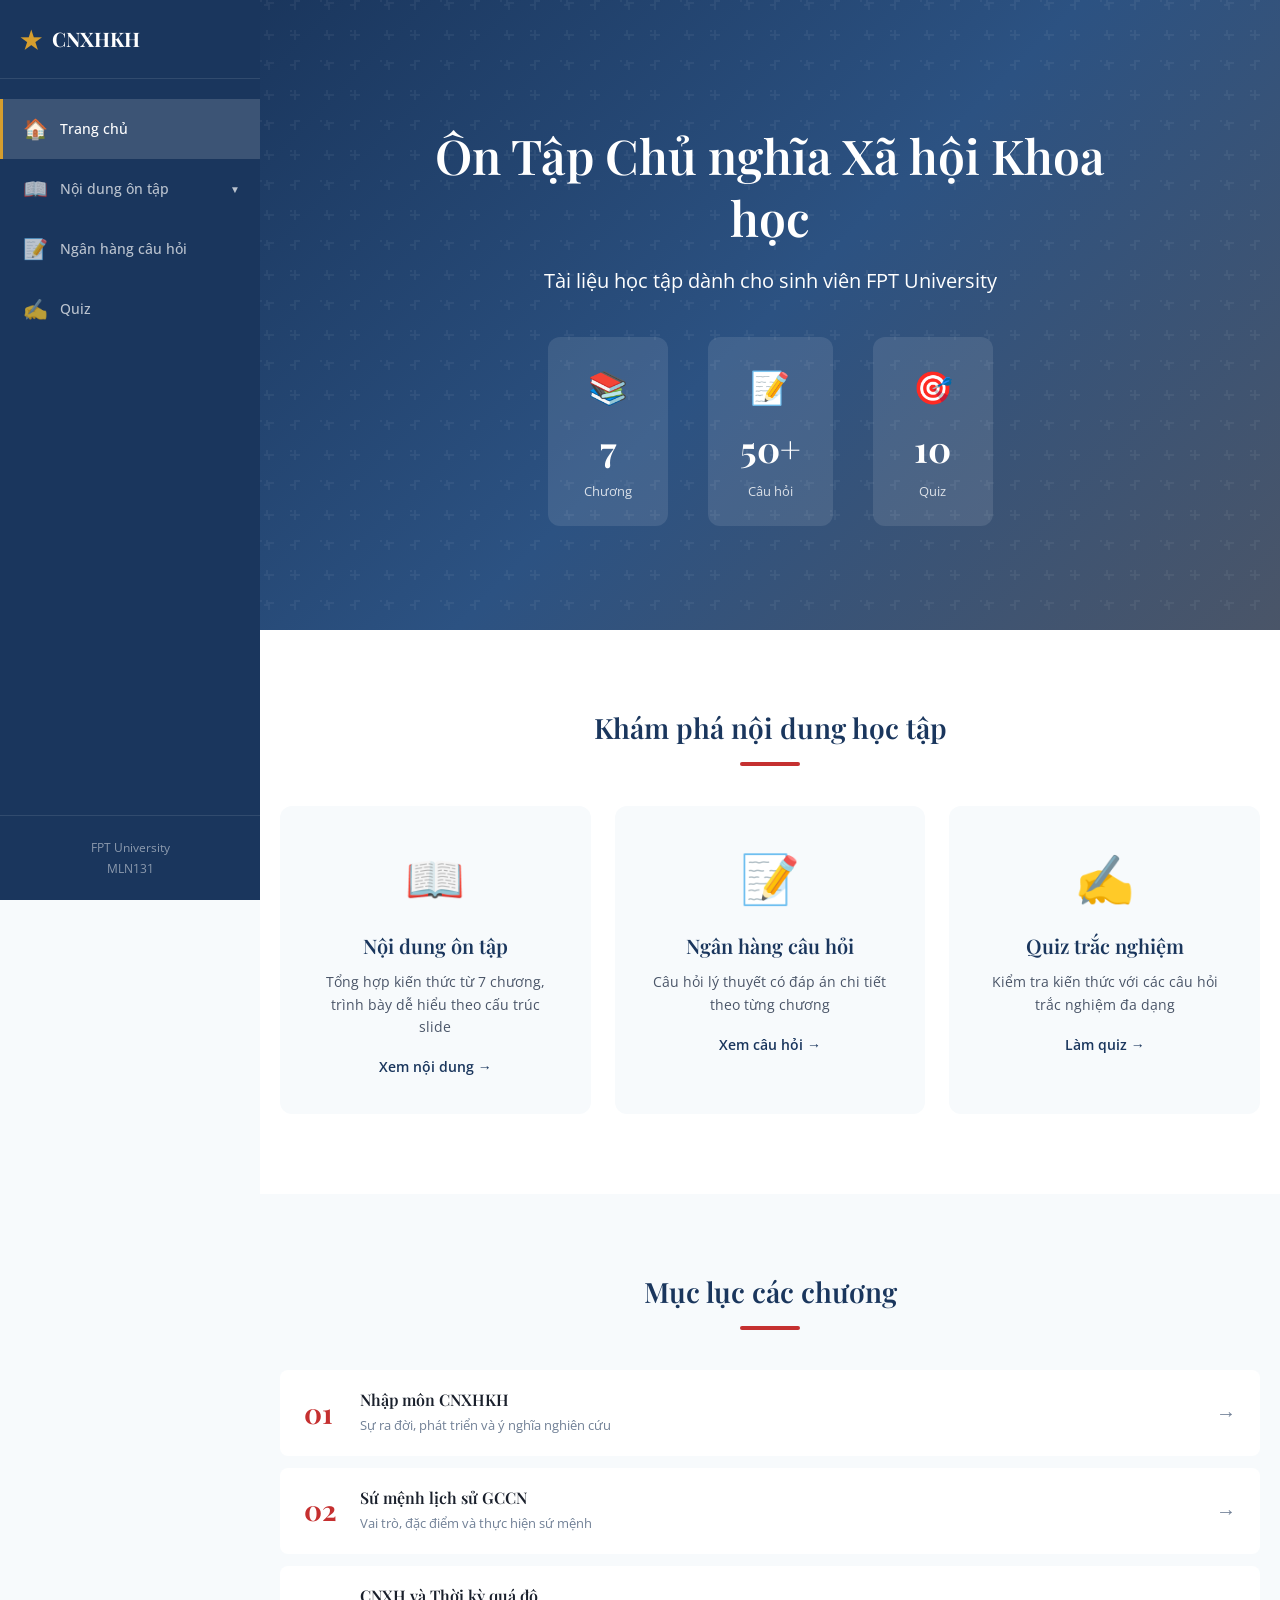
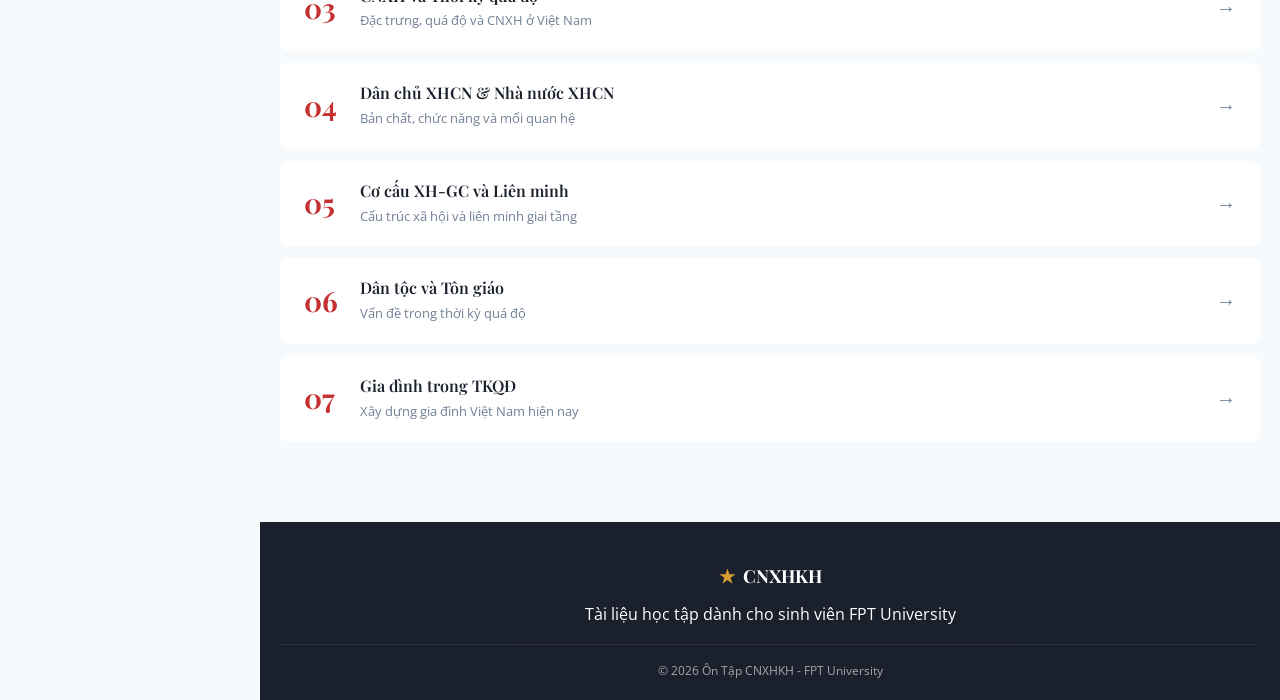
==== index.html @ 9a632f74 "first commit" ====
<!DOCTYPE html>
<html lang="vi">
<head>
    <meta charset="UTF-8">
    <meta name="viewport" content="width=device-width, initial-scale=1.0">
    <title>Ôn Tập CNXHKH - FPT University</title>
    <link href="https://fonts.googleapis.com/css2?family=Playfair+Display:wght@400;600;700&family=Open+Sans:wght@400;500;600;700&display=swap" rel="stylesheet">
    <link rel="stylesheet" href="styles.css">
</head>
<body>
    <!-- Sidebar -->
    <aside class="sidebar" id="sidebar">
        <div class="sidebar-header">
            <div class="sidebar-brand">
                <span class="brand-icon">★</span>
                <span class="brand-text">CNXHKH</span>
            </div>
            <button class="sidebar-toggle" onclick="toggleSidebar()">
                <span></span>
                <span></span>
                <span></span>
            </button>
        </div>
        
        <nav class="sidebar-nav">
            <a href="index.html" class="nav-item active">
                <span class="nav-icon">🏠</span>
                <span class="nav-text">Trang chủ</span>
            </a>
            <div class="nav-group">
                <a href="content.html" class="nav-item has-submenu" onclick="toggleChapterMenu(event)">
                    <span class="nav-icon">📖</span>
                    <span class="nav-text">Nội dung ôn tập</span>
                    <span class="nav-arrow" id="chapterArrow">▼</span>
                </a>
                <div class="submenu" id="chapterSubmenu">
                    <a href="content.html#chapter1" class="submenu-item">Chương 1: Nhập môn</a>
                    <a href="content.html#chapter2" class="submenu-item">Chương 2: Sứ mệnh GCCN</a>
                    <a href="content.html#chapter3" class="submenu-item">Chương 3: CNXH và TKQĐ</a>
                    <a href="content.html#chapter4" class="submenu-item">Chương 4: Dân chủ XHCN</a>
                    <a href="content.html#chapter5" class="submenu-item">Chương 5: Cơ cấu XH-GC</a>
                    <a href="content.html#chapter6" class="submenu-item">Chương 6: Dân tộc, Tôn giáo</a>
                    <a href="content.html#chapter7" class="submenu-item">Chương 7: Gia đình</a>
                </div>
            </div>
            <a href="questions.html" class="nav-item">
                <span class="nav-icon">📝</span>
                <span class="nav-text">Ngân hàng câu hỏi</span>
            </a>
            <a href="quiz.html" class="nav-item">
                <span class="nav-icon">✍️</span>
                <span class="nav-text">Quiz</span>
            </a>
        </nav>
        
        <div class="sidebar-footer">
            <p>FPT University</p>
            <p>MLN131</p>
        </div>
    </aside>

    <!-- Main Content -->
    <main class="main-content">
        <!-- Mobile Header -->
        <header class="mobile-header">
            <button class="mobile-menu-toggle" onclick="toggleSidebar()">
                <span></span>
                <span></span>
                <span></span>
            </button>
            <span class="mobile-title">CNXHKH</span>
        </header>

        <!-- Mobile Overlay -->
        <div class="sidebar-overlay" id="sidebarOverlay" onclick="toggleSidebar()"></div>

        <!-- Hero Section -->
        <section class="hero-section">
            <div class="hero-bg"></div>
            <div class="hero-content">
                <h1 class="hero-title">Ôn Tập Chủ nghĩa Xã hội Khoa học</h1>
                <p class="hero-subtitle">Tài liệu học tập dành cho sinh viên FPT University</p>
                
                <div class="hero-stats">
                    <div class="stat-card">
                        <span class="stat-icon">📚</span>
                        <span class="stat-num">7</span>
                        <span class="stat-label">Chương</span>
                    </div>
                    <div class="stat-card">
                        <span class="stat-icon">📝</span>
                        <span class="stat-num">50+</span>
                        <span class="stat-label">Câu hỏi</span>
                    </div>
                    <div class="stat-card">
                        <span class="stat-icon">🎯</span>
                        <span class="stat-num">10</span>
                        <span class="stat-label">Quiz</span>
                    </div>
                </div>
            </div>
        </section>

        <!-- Features Section -->
        <section class="features-section">
            <div class="container">
                <h2 class="section-title">Khám phá nội dung học tập</h2>
                <div class="features-grid">
                    <a href="content.html" class="feature-card">
                        <div class="feature-icon">📖</div>
                        <h3>Nội dung ôn tập</h3>
                        <p>Tổng hợp kiến thức từ 7 chương, trình bày dễ hiểu theo cấu trúc slide</p>
                        <span class="feature-link">Xem nội dung →</span>
                    </a>
                    <a href="questions.html" class="feature-card">
                        <div class="feature-icon">📝</div>
                        <h3>Ngân hàng câu hỏi</h3>
                        <p>Câu hỏi lý thuyết có đáp án chi tiết theo từng chương</p>
                        <span class="feature-link">Xem câu hỏi →</span>
                    </a>
                    <a href="quiz.html" class="feature-card">
                        <div class="feature-icon">✍️</div>
                        <h3>Quiz trắc nghiệm</h3>
                        <p>Kiểm tra kiến thức với các câu hỏi trắc nghiệm đa dạng</p>
                        <span class="feature-link">Làm quiz →</span>
                    </a>
                </div>
            </div>
        </section>

        <!-- Chapters Overview -->
        <section class="chapters-section">
            <div class="container">
                <h2 class="section-title">Mục lục các chương</h2>
                <div class="chapters-list">
                    <a href="content.html#chapter1" class="chapter-row">
                        <span class="chapter-num">01</span>
                        <div class="chapter-info">
                            <h4>Nhập môn CNXHKH</h4>
                            <p>Sự ra đời, phát triển và ý nghĩa nghiên cứu</p>
                        </div>
                        <span class="chapter-arrow">→</span>
                    </a>
                    <a href="content.html#chapter2" class="chapter-row">
                        <span class="chapter-num">02</span>
                        <div class="chapter-info">
                            <h4>Sứ mệnh lịch sử GCCN</h4>
                            <p>Vai trò, đặc điểm và thực hiện sứ mệnh</p>
                        </div>
                        <span class="chapter-arrow">→</span>
                    </a>
                    <a href="content.html#chapter3" class="chapter-row">
                        <span class="chapter-num">03</span>
                        <div class="chapter-info">
                            <h4>CNXH và Thời kỳ quá độ</h4>
                            <p>Đặc trưng, quá độ và CNXH ở Việt Nam</p>
                        </div>
                        <span class="chapter-arrow">→</span>
                    </a>
                    <a href="content.html#chapter4" class="chapter-row">
                        <span class="chapter-num">04</span>
                        <div class="chapter-info">
                            <h4>Dân chủ XHCN & Nhà nước XHCN</h4>
                            <p>Bản chất, chức năng và mối quan hệ</p>
                        </div>
                        <span class="chapter-arrow">→</span>
                    </a>
                    <a href="content.html#chapter5" class="chapter-row">
                        <span class="chapter-num">05</span>
                        <div class="chapter-info">
                            <h4>Cơ cấu XH-GC và Liên minh</h4>
                            <p>Cấu trúc xã hội và liên minh giai tầng</p>
                        </div>
                        <span class="chapter-arrow">→</span>
                    </a>
                    <a href="content.html#chapter6" class="chapter-row">
                        <span class="chapter-num">06</span>
                        <div class="chapter-info">
                            <h4>Dân tộc và Tôn giáo</h4>
                            <p>Vấn đề trong thời kỳ quá độ</p>
                        </div>
                        <span class="chapter-arrow">→</span>
                    </a>
                    <a href="content.html#chapter7" class="chapter-row">
                        <span class="chapter-num">07</span>
                        <div class="chapter-info">
                            <h4>Gia đình trong TKQĐ</h4>
                            <p>Xây dựng gia đình Việt Nam hiện nay</p>
                        </div>
                        <span class="chapter-arrow">→</span>
                    </a>
                </div>
            </div>
        </section>

        <!-- Footer -->
        <footer class="main-footer">
            <div class="container">
                <div class="footer-content">
                    <div class="footer-brand">
                        <span class="brand-icon">★</span>
                        <span>CNXHKH</span>
                    </div>
                    <p>Tài liệu học tập dành cho sinh viên FPT University</p>
                    <p class="copyright">© 2026 Ôn Tập CNXHKH - FPT University</p>
                </div>
            </div>
        </footer>
    </main>

    <script src="script.js"></script>
</body>
</html>
---- styles.css ----
/* ===== RESET & BASE ===== */
* {
    margin: 0;
    padding: 0;
    box-sizing: border-box;
}

:root {
    --primary: #1a365d;
    --primary-light: #2c5282;
    --secondary: #c53030;
    --accent: #d69e2e;
    --success: #38a169;
    --warning: #dd6b20;
    --text-dark: #1a202c;
    --text-medium: #4a5568;
    --text-light: #718096;
    --bg-light: #f7fafc;
    --bg-white: #ffffff;
    --border: #e2e8f0;
    --shadow: 0 4px 6px -1px rgba(0, 0, 0, 0.1);
    --shadow-lg: 0 10px 15px -3px rgba(0, 0, 0, 0.1);
    --radius: 8px;
    --radius-lg: 12px;
    --transition: all 0.3s ease;
    --sidebar-width: 260px;
    --sidebar-collapsed: 70px;
}

html {
    scroll-behavior: smooth;
}

body {
    font-family: 'Open Sans', -apple-system, BlinkMacSystemFont, sans-serif;
    font-size: 16px;
    line-height: 1.6;
    color: var(--text-dark);
    background: var(--bg-light);
    min-height: 100vh;
    display: flex;
}

h1, h2, h3, h4, h5, h6 {
    font-family: 'Playfair Display', Georgia, serif;
    font-weight: 600;
    line-height: 1.3;
}

a {
    text-decoration: none;
    color: inherit;
}

ul, ol {
    list-style: none;
}

.container {
    width: 100%;
    max-width: 1100px;
    margin: 0 auto;
    padding: 0 20px;
}

/* ===== SIDEBAR ===== */
.sidebar {
    position: fixed;
    top: 0;
    left: 0;
    width: var(--sidebar-width);
    height: 100vh;
    background: var(--primary);
    color: white;
    display: flex;
    flex-direction: column;
    z-index: 1000;
    transition: var(--transition);
}

.sidebar-header {
    display: flex;
    align-items: center;
    justify-content: space-between;
    padding: 20px;
    border-bottom: 1px solid rgba(255, 255, 255, 0.1);
}

.sidebar-brand {
    display: flex;
    align-items: center;
    gap: 10px;
    font-family: 'Playfair Display', serif;
    font-size: 20px;
    font-weight: 700;
}

.sidebar-brand .brand-icon {
    color: var(--accent);
    font-size: 24px;
}

.sidebar-toggle {
    display: none;
    flex-direction: column;
    gap: 5px;
    background: none;
    border: none;
    cursor: pointer;
    padding: 4px;
}

.sidebar-toggle span {
    width: 20px;
    height: 2px;
    background: rgba(255, 255, 255, 0.7);
    border-radius: 2px;
    transition: var(--transition);
}

.sidebar-nav {
    flex: 1;
    padding: 20px 0;
    overflow-y: auto;
}

.nav-item {
    display: flex;
    align-items: center;
    gap: 12px;
    padding: 14px 20px;
    color: rgba(255, 255, 255, 0.7);
    transition: var(--transition);
    border-left: 3px solid transparent;
}

.nav-item:hover {
    background: rgba(255, 255, 255, 0.1);
    color: white;
}

.nav-item.active {
    background: rgba(255, 255, 255, 0.15);
    color: white;
    border-left-color: var(--accent);
}

.nav-icon {
    font-size: 20px;
    min-width: 24px;
    text-align: center;
}

.nav-text {
    font-size: 14px;
    font-weight: 500;
}

.sidebar-footer {
    padding: 20px;
    border-top: 1px solid rgba(255, 255, 255, 0.1);
    text-align: center;
}

.sidebar-footer p {
    font-size: 12px;
    color: rgba(255, 255, 255, 0.5);
    margin: 2px 0;
}

/* ===== SUBMENU (Chapters) ===== */
.nav-group {
    position: relative;
}

.nav-item.has-submenu {
    cursor: pointer;
    justify-content: flex-start;
}

.nav-arrow {
    margin-left: auto;
    font-size: 10px;
    transition: transform 0.3s ease;
}

.nav-group.open .nav-arrow {
    transform: rotate(180deg);
}

.submenu {
    display: none;
    background: rgba(0, 0, 0, 0.2);
    padding: 8px 0;
}

.nav-group.open .submenu {
    display: block;
}

.submenu-item {
    display: block;
    padding: 10px 20px 10px 56px;
    font-size: 13px;
    color: rgba(255, 255, 255, 0.7);
    transition: var(--transition);
    white-space: nowrap;
    overflow: hidden;
    text-overflow: ellipsis;
}

.submenu-item:hover {
    background: rgba(255, 255, 255, 0.1);
    color: white;
}

/* Sidebar Collapsed State */
.sidebar.collapsed {
    width: var(--sidebar-collapsed);
}

.sidebar.collapsed .brand-text,
.sidebar.collapsed .nav-text,
.sidebar.collapsed .sidebar-footer {
    display: none;
}

.sidebar.collapsed .sidebar-brand {
    justify-content: center;
}

.sidebar.collapsed .nav-item {
    justify-content: center;
    padding: 14px;
}

/* Mobile Overlay */
.sidebar-overlay {
    display: none;
    position: fixed;
    top: 0;
    left: 0;
    width: 100%;
    height: 100%;
    background: rgba(0, 0, 0, 0.5);
    z-index: 999;
}

/* ===== MAIN CONTENT ===== */
.main-content {
    flex: 1;
    margin-left: var(--sidebar-width);
    min-height: 100vh;
    display: flex;
    flex-direction: column;
    transition: var(--transition);
}

.main-content.expanded {
    margin-left: var(--sidebar-collapsed);
}

/* Mobile Header */
.mobile-header {
    display: none;
    position: fixed;
    top: 0;
    left: 0;
    right: 0;
    height: 60px;
    background: var(--primary);
    color: white;
    align-items: center;
    padding: 0 16px;
    z-index: 998;
    box-shadow: var(--shadow);
}

.mobile-menu-toggle {
    display: flex;
    flex-direction: column;
    gap: 5px;
    background: none;
    border: none;
    cursor: pointer;
    padding: 8px;
}

.mobile-menu-toggle span {
    width: 24px;
    height: 3px;
    background: white;
    border-radius: 2px;
}

.mobile-title {
    font-family: 'Playfair Display', serif;
    font-size: 18px;
    font-weight: 700;
    margin-left: 16px;
}

/* ===== HERO SECTION (Home Page) ===== */
.hero-section {
    min-height: 70vh;
    display: flex;
    align-items: center;
    justify-content: center;
    position: relative;
    padding: 80px 20px 60px;
    background: linear-gradient(135deg, var(--primary) 0%, var(--primary-light) 50%, #4a5568 100%);
    overflow: hidden;
}

.hero-bg {
    position: absolute;
    inset: 0;
    background: url("data:image/svg+xml,%3Csvg width='60' height='60' viewBox='0 0 60 60' xmlns='http://www.w3.org/2000/svg'%3E%3Cg fill='none' fill-rule='evenodd'%3E%3Cg fill='%23ffffff' fill-opacity='0.05'%3E%3Cpath d='M36 34v-4h-2v4h-4v2h4v4h2v-4h4v-2h-4zm0-30V0h-2v4h-4v2h4v4h2V0h4v2h-4zM8 34v-4H6v4H4v2h4v4h2v-4h4v-2H8zM8 0V0H6v4H4v2h4v4h2V4h4V2H8zM0 0v2h2v-2H0zm30 30v2h2v-2h-2z'/%3E%3C/g%3E%3C/g%3E%3C/svg%3E");
}

.hero-content {
    text-align: center;
    color: white;
    position: relative;
    z-index: 1;
    max-width: 700px;
}

.hero-title {
    font-size: clamp(28px, 5vw, 48px);
    margin-bottom: 16px;
    animation: fadeInUp 0.8s ease;
}

.hero-subtitle {
    font-size: clamp(16px, 2vw, 20px);
    opacity: 0.9;
    margin-bottom: 40px;
    animation: fadeInUp 0.8s ease 0.2s both;
}

.hero-stats {
    display: flex;
    justify-content: center;
    gap: 40px;
    flex-wrap: wrap;
    animation: fadeInUp 0.8s ease 0.4s both;
}

.stat-card {
    text-align: center;
    background: rgba(255, 255, 255, 0.1);
    backdrop-filter: blur(10px);
    padding: 24px 32px;
    border-radius: var(--radius-lg);
    min-width: 120px;
}

.stat-icon {
    font-size: 32px;
    display: block;
    margin-bottom: 8px;
}

.stat-num {
    display: block;
    font-size: 36px;
    font-weight: 700;
    font-family: 'Playfair Display', serif;
}

.stat-label {
    display: block;
    font-size: 13px;
    opacity: 0.8;
    margin-top: 4px;
}

@keyframes fadeInUp {
    from {
        opacity: 0;
        transform: translateY(30px);
    }
    to {
        opacity: 1;
        transform: translateY(0);
    }
}

/* ===== FEATURES SECTION ===== */
.features-section {
    padding: 80px 0;
    background: var(--bg-white);
}

.section-title {
    font-size: 28px;
    text-align: center;
    color: var(--primary);
    margin-bottom: 40px;
    position: relative;
}

.section-title::after {
    content: '';
    display: block;
    width: 60px;
    height: 4px;
    background: var(--secondary);
    margin: 16px auto 0;
    border-radius: 2px;
}

.features-grid {
    display: grid;
    grid-template-columns: repeat(auto-fit, minmax(280px, 1fr));
    gap: 24px;
}

.feature-card {
    background: var(--bg-light);
    border-radius: var(--radius-lg);
    padding: 32px;
    text-align: center;
    transition: var(--transition);
    border: 2px solid transparent;
}

.feature-card:hover {
    transform: translateY(-4px);
    box-shadow: var(--shadow-lg);
    border-color: var(--primary);
}

.feature-icon {
    font-size: 48px;
    margin-bottom: 16px;
}

.feature-card h3 {
    font-size: 20px;
    color: var(--primary);
    margin-bottom: 12px;
}

.feature-card p {
    font-size: 14px;
    color: var(--text-medium);
    margin-bottom: 16px;
}

.feature-link {
    color: var(--primary);
    font-weight: 600;
    font-size: 14px;
}

/* ===== CHAPTERS SECTION ===== */
.chapters-section {
    padding: 80px 0;
    background: var(--bg-light);
}

.chapters-list {
    display: flex;
    flex-direction: column;
    gap: 12px;
}

.chapter-row {
    display: flex;
    align-items: center;
    gap: 16px;
    padding: 20px 24px;
    background: var(--bg-white);
    border-radius: var(--radius);
    transition: var(--transition);
}

.chapter-row:hover {
    transform: translateX(8px);
    box-shadow: var(--shadow);
}

.chapter-num {
    font-size: 28px;
    font-weight: 700;
    color: var(--secondary);
    font-family: 'Playfair Display', serif;
    min-width: 40px;
}

.chapter-info {
    flex: 1;
}

.chapter-info h4 {
    font-size: 16px;
    color: var(--text-dark);
    margin-bottom: 4px;
}

.chapter-info p {
    font-size: 13px;
    color: var(--text-light);
}

.chapter-arrow {
    font-size: 20px;
    color: var(--text-light);
    transition: var(--transition);
}

.chapter-row:hover .chapter-arrow {
    color: var(--primary);
    transform: translateX(4px);
}

/* ===== PAGE HEADER ===== */
.page-header {
    padding: 80px 0 40px;
    background: linear-gradient(135deg, var(--primary) 0%, var(--primary-light) 100%);
    color: white;
    text-align: center;
}

.page-header h1 {
    font-size: clamp(28px, 4vw, 36px);
    margin-bottom: 8px;
}

.page-header p {
    font-size: 16px;
    opacity: 0.9;
}

/* ===== CONTENT WRAPPER ===== */
.content-wrapper {
    flex: 1;
    padding: 40px 0;
}

/* ===== CHAPTER NAV (Content Page) ===== */
.chapter-nav {
    display: flex;
    flex-wrap: wrap;
    gap: 8px;
    justify-content: center;
    margin-bottom: 40px;
    padding: 20px;
    background: var(--bg-white);
    border-radius: var(--radius-lg);
    box-shadow: var(--shadow);
}

.chapter-nav-item {
    padding: 10px 16px;
    background: var(--bg-light);
    border-radius: 20px;
    font-size: 13px;
    font-weight: 500;
    color: var(--text-medium);
    transition: var(--transition);
}

.chapter-nav-item:hover {
    background: var(--primary);
    color: white;
}

/* ===== CHAPTER SECTION ===== */
.chapter-section {
    background: var(--bg-white);
    border-radius: var(--radius-lg);
    padding: 32px;
    margin-bottom: 32px;
    box-shadow: var(--shadow);
}

.chapter-header {
    text-align: center;
    margin-bottom: 32px;
    padding-bottom: 24px;
    border-bottom: 2px solid var(--border);
}

.chapter-badge {
    display: inline-block;
    background: var(--secondary);
    color: white;
    padding: 6px 20px;
    border-radius: 20px;
    font-size: 13px;
    font-weight: 600;
    margin-bottom: 12px;
}

.chapter-header h2 {
    font-size: 24px;
    color: var(--primary);
}

/* ===== PARTS ===== */
.part {
    margin-bottom: 40px;
}

.part:last-child {
    margin-bottom: 0;
}

.part h3 {
    font-size: 18px;
    color: var(--primary);
    margin-bottom: 20px;
    padding-left: 16px;
    border-left: 4px solid var(--secondary);
}

/* ===== TOPICS ===== */
.topic {
    margin-bottom: 24px;
}

.topic h4 {
    font-size: 16px;
    color: var(--text-dark);
    margin-bottom: 12px;
    font-family: 'Open Sans', sans-serif;
    font-weight: 600;
}

.topic h5 {
    font-size: 14px;
    color: var(--primary-light);
    margin-bottom: 10px;
    font-weight: 600;
}

.topic h6 {
    font-size: 14px;
    color: var(--text-dark);
    margin-bottom: 8px;
}

/* ===== INFO CARDS ===== */
.info-cards {
    display: grid;
    grid-template-columns: repeat(auto-fit, minmax(280px, 1fr));
    gap: 16px;
    margin-bottom: 16px;
}

.info-card {
    padding: 16px;
    background: var(--bg-light);
    border-radius: var(--radius);
    border-left: 4px solid var(--primary);
}

.info-card.economic {
    border-left-color: var(--accent);
}

.info-card.social {
    border-left-color: var(--success);
}

.info-card h5 {
    font-size: 13px;
    color: var(--primary);
    margin-bottom: 8px;
}

.info-card p {
    font-size: 13px;
    color: var(--text-medium);
}

/* ===== TWO COLUMNS ===== */
.two-columns {
    display: grid;
    grid-template-columns: repeat(auto-fit, minmax(280px, 1fr));
    gap: 20px;
}

.col h5 {
    font-size: 14px;
    color: var(--primary);
    margin-bottom: 12px;
}

.col ul {
    list-style: disc;
    padding-left: 20px;
}

.col li {
    font-size: 14px;
    margin-bottom: 8px;
    color: var(--text-medium);
}

.col.positive h5 {
    color: var(--success);
}

.col.negative h5 {
    color: var(--secondary);
}

/* ===== HIGHLIGHT BOX ===== */
.highlight-box {
    padding: 16px 20px;
    background: linear-gradient(135deg, rgba(214, 158, 46, 0.08), rgba(221, 107, 32, 0.03));
    border-radius: var(--radius);
    border-left: 4px solid var(--accent);
    margin-bottom: 16px;
}

.highlight-box h5 {
    font-size: 14px;
    color: var(--text-dark);
    margin-bottom: 8px;
}

.highlight-box ul {
    list-style: disc;
    padding-left: 20px;
}

.highlight-box li {
    font-size: 14px;
    margin-bottom: 6px;
    color: var(--text-medium);
}

.highlight-box p {
    font-size: 14px;
    color: var(--text-medium);
}

.highlight-box ol {
    padding-left: 20px;
    list-style: decimal;
}

.highlight-box ol li {
    font-size: 14px;
    margin-bottom: 6px;
    color: var(--text-medium);
}

/* ===== DEFINITION ===== */
.definition {
    padding: 16px;
    background: var(--bg-light);
    border-radius: var(--radius);
    margin-bottom: 16px;
}

.definition p {
    font-size: 14px;
    color: var(--text-medium);
}

/* ===== NOTE & WARNING BOX ===== */
.note, .warning-box {
    display: flex;
    gap: 12px;
    padding: 12px 16px;
    background: #fffbeb;
    border-radius: var(--radius);
    margin-top: 16px;
    font-size: 13px;
}

.note {
    border-left: 4px solid var(--warning);
}

.warning-box {
    background: #fff5f5;
    border-left: 4px solid var(--secondary);
}

/* ===== TIMELINE ===== */
.timeline {
    display: flex;
    flex-direction: column;
    gap: 12px;
    margin-bottom: 16px;
}

.timeline-item {
    display: flex;
    gap: 16px;
    padding: 12px;
    background: var(--bg-light);
    border-radius: var(--radius);
}

.timeline-item .time {
    font-weight: 600;
    color: var(--primary);
    min-width: 80px;
    font-size: 13px;
}

.timeline-item p {
    font-size: 13px;
    color: var(--text-medium);
}

.result-box {
    display: flex;
    align-items: center;
    gap: 12px;
    padding: 12px 16px;
    background: #f0fff4;
    border-radius: var(--radius);
    border-left: 4px solid var(--success);
    font-size: 14px;
}

/* ===== DISCOVERIES ===== */
.discoveries {
    display: grid;
    grid-template-columns: repeat(auto-fit, minmax(200px, 1fr));
    gap: 16px;
}

.discovery {
    text-align: center;
    padding: 20px 16px;
    background: var(--bg-light);
    border-radius: var(--radius);
}

.discovery .num {
    display: inline-flex;
    align-items: center;
    justify-content: center;
    width: 32px;
    height: 32px;
    background: var(--primary);
    color: white;
    border-radius: 50%;
    font-weight: 700;
    margin-bottom: 10px;
}

.discovery h6 {
    font-size: 13px;
    color: var(--primary);
    margin-bottom: 6px;
}

.discovery p {
    font-size: 12px;
    color: var(--text-medium);
}

/* ===== MANIFESTO ===== */
.manifesto {
    padding: 16px;
    background: var(--bg-light);
    border-radius: var(--radius);
}

.manifesto > p {
    font-size: 14px;
    color: var(--text-medium);
    margin-bottom: 12px;
}

.manifesto ol {
    padding-left: 20px;
    list-style: decimal;
}

.manifesto ol li {
    font-size: 14px;
    margin-bottom: 8px;
    color: var(--text-medium);
}

/* ===== TIMELINE FULL ===== */
.timeline-full {
    display: flex;
    flex-direction: column;
    gap: 24px;
}

.timeline-block {
    background: var(--bg-light);
    border-radius: var(--radius);
    padding: 20px;
}

.timeline-block h4 {
    font-size: 15px;
    color: var(--primary);
    margin-bottom: 16px;
    padding-bottom: 12px;
    border-bottom: 1px solid var(--border);
}

.timeline-block .timeline-item {
    background: var(--bg-white);
}

.timeline-block .period {
    background: var(--primary);
    color: white;
    padding: 4px 10px;
    border-radius: 4px;
    font-size: 11px;
    font-weight: 600;
    white-space: nowrap;
    height: fit-content;
}

.timeline-block h6 {
    font-size: 13px;
    color: var(--text-dark);
    margin-bottom: 4px;
}

.timeline-block .timeline-item p {
    font-size: 12px;
}

/* ===== METHODS ===== */
.methods {
    display: flex;
    flex-wrap: wrap;
    gap: 10px;
}

.methods span {
    padding: 8px 14px;
    background: var(--bg-light);
    border-radius: 20px;
    font-size: 13px;
    font-weight: 500;
}

/* ===== COMPARISON ===== */
.comparison {
    display: flex;
    flex-direction: column;
    gap: 12px;
}

.compare-row {
    padding: 14px;
    background: var(--bg-light);
    border-radius: var(--radius);
}

.compare-row h5 {
    font-size: 13px;
    color: var(--primary);
    margin-bottom: 8px;
}

.compare-row ul {
    list-style: disc;
    padding-left: 18px;
}

.compare-row li {
    font-size: 13px;
    margin-bottom: 4px;
    color: var(--text-medium);
}

/* ===== MISSION ===== */
.mission-list {
    display: flex;
    flex-direction: column;
    gap: 10px;
}

.mission-list p {
    padding: 12px 14px;
    background: var(--bg-light);
    border-radius: var(--radius);
    font-size: 13px;
}

.mission-cards {
    display: grid;
    grid-template-columns: repeat(auto-fit, minmax(220px, 1fr));
    gap: 16px;
}

.mission {
    padding: 14px;
    background: var(--bg-light);
    border-radius: var(--radius);
    border-top: 3px solid var(--primary);
}

.mission h5 {
    font-size: 12px;
    color: var(--primary);
    margin-bottom: 6px;
}

.mission p {
    font-size: 12px;
    color: var(--text-medium);
}

/* ===== SOLUTIONS ===== */
.solutions {
    display: flex;
    flex-direction: column;
    gap: 10px;
}

.solution {
    display: flex;
    align-items: center;
    gap: 12px;
    padding: 12px 14px;
    background: var(--bg-light);
    border-radius: var(--radius);
    font-size: 13px;
}

.solution .num {
    display: flex;
    align-items: center;
    justify-content: center;
    width: 24px;
    height: 24px;
    background: var(--success);
    color: white;
    border-radius: 50%;
    font-weight: 700;
    font-size: 12px;
    flex-shrink: 0;
}

/* ===== FOUR ASPECTS ===== */
.four-aspects {
    display: grid;
    grid-template-columns: repeat(auto-fit, minmax(150px, 1fr));
    gap: 12px;
    margin-bottom: 16px;
}

.aspect {
    text-align: center;
    padding: 16px 12px;
    background: var(--bg-light);
    border-radius: var(--radius);
}

.aspect span {
    font-size: 28px;
    display: block;
    margin-bottom: 8px;
}

.aspect h6 {
    font-size: 12px;
    color: var(--primary);
    margin-bottom: 4px;
}

.aspect p {
    font-size: 11px;
    color: var(--text-medium);
}

/* ===== PERIOD FLOW ===== */
.period-flow {
    display: flex;
    align-items: center;
    justify-content: center;
    gap: 12px;
    flex-wrap: wrap;
    margin-top: 16px;
}

.period {
    padding: 10px 14px;
    background: var(--bg-light);
    border-radius: var(--radius);
    font-size: 12px;
    font-weight: 500;
}

.period.highlight {
    background: var(--primary);
    color: white;
}

/* ===== TWO FORMS ===== */
.two-forms {
    display: grid;
    grid-template-columns: repeat(auto-fit, minmax(180px, 1fr));
    gap: 16px;
    margin: 16px 0;
}

.form {
    text-align: center;
    padding: 16px;
    background: var(--bg-light);
    border-radius: var(--radius);
    border: 2px solid var(--border);
}

.form h5 {
    font-size: 13px;
    color: var(--primary);
    margin-bottom: 6px;
}

.form p {
    font-size: 12px;
    color: var(--text-medium);
}

/* ===== CHARACTERISTICS ===== */
.characteristics {
    display: flex;
    flex-direction: column;
    gap: 8px;
}

.char {
    display: flex;
    align-items: center;
    gap: 12px;
    padding: 12px 14px;
    background: var(--bg-light);
    border-radius: var(--radius);
    font-size: 13px;
}

.char span {
    display: flex;
    align-items: center;
    justify-content: center;
    width: 24px;
    height: 24px;
    background: var(--primary);
    color: white;
    border-radius: 50%;
    font-weight: 700;
    font-size: 12px;
    flex-shrink: 0;
}

/* ===== VIETNAMESE FEATURES ===== */
.vn-features {
    display: flex;
    flex-direction: column;
    gap: 8px;
}

.vn-features span {
    padding: 12px 14px;
    background: var(--bg-light);
    border-radius: var(--radius);
    font-size: 13px;
    font-weight: 500;
}

/* ===== DIRECTIONS ===== */
.directions {
    display: grid;
    grid-template-columns: repeat(auto-fit, minmax(180px, 1fr));
    gap: 10px;
}

.directions span {
    padding: 10px 12px;
    background: var(--bg-light);
    border-radius: var(--radius);
    font-size: 12px;
}

/* ===== EVOLUTION STAGES ===== */
.evolution-stages {
    display: flex;
    flex-wrap: wrap;
    align-items: center;
    justify-content: center;
    gap: 8px;
    padding: 16px 0;
}

.evolution-stages span {
    padding: 6px 10px;
    background: var(--bg-light);
    border-radius: var(--radius);
    font-size: 11px;
}

.evolution-stages span.highlight {
    background: var(--primary);
    color: white;
}

/* ===== ESSENCE GRID ===== */
.essence-grid {
    display: grid;
    grid-template-columns: repeat(auto-fit, minmax(200px, 1fr));
    gap: 12px;
    margin-top: 16px;
}

.essence-grid > div {
    padding: 12px;
    background: var(--bg-light);
    border-radius: var(--radius);
}

.essence-grid h5 {
    font-size: 12px;
    color: var(--primary);
    margin-bottom: 6px;
}

.essence-grid p {
    font-size: 12px;
    color: var(--text-medium);
}

/* ===== FUNCTIONS ===== */
.functions {
    display: flex;
    flex-wrap: wrap;
    gap: 10px;
}

.functions span {
    padding: 10px 14px;
    background: var(--bg-light);
    border-radius: var(--radius);
    font-size: 12px;
    font-weight: 500;
}

/* ===== RELATIONSHIP ===== */
.relationship {
    display: flex;
    align-items: center;
    justify-content: center;
    gap: 20px;
    flex-wrap: wrap;
    padding: 16px 0;
}

.rel-box {
    text-align: center;
    padding: 16px 24px;
    background: var(--bg-light);
    border-radius: var(--radius);
    border: 2px solid var(--primary);
}

.rel-box h5 {
    font-size: 13px;
    color: var(--primary);
    margin-bottom: 4px;
}

.rel-box p {
    font-size: 11px;
    color: var(--text-medium);
}

.relationship > span {
    font-size: 20px;
    color: var(--primary);
}

/* ===== SLOGAN ===== */
.slogan {
    text-align: center;
    padding: 20px;
    background: linear-gradient(135deg, var(--primary), var(--primary-light));
    color: white;
    border-radius: var(--radius-lg);
    font-size: 16px;
    font-weight: 600;
    margin-top: 16px;
}

/* ===== AC GRID ===== */
.ac-grid {
    display: grid;
    grid-template-columns: repeat(auto-fit, minmax(200px, 1fr));
    gap: 16px;
}

.ac-grid > div {
    padding: 14px;
    background: var(--bg-light);
    border-radius: var(--radius);
}

.ac-grid h5 {
    font-size: 12px;
    color: var(--primary);
    margin-bottom: 8px;
}

.ac-grid p {
    font-size: 12px;
    color: var(--text-medium);
}

/* ===== CLASSES GRID ===== */
.classes-grid {
    display: grid;
    grid-template-columns: repeat(auto-fit, minmax(150px, 1fr));
    gap: 12px;
}

.classes-grid > div {
    text-align: center;
    padding: 14px;
    background: var(--bg-light);
    border-radius: var(--radius);
}

.classes-grid h5 {
    font-size: 12px;
    color: var(--primary);
    margin-bottom: 4px;
}

.classes-grid p {
    font-size: 11px;
    color: var(--text-medium);
}

/* ===== ALLIANCE CONTENT ===== */
.alliance-content {
    display: grid;
    grid-template-columns: repeat(auto-fit, minmax(220px, 1fr));
    gap: 16px;
}

.alliance-content > div {
    padding: 14px;
    background: var(--bg-light);
    border-radius: var(--radius);
}

.alliance-content h5 {
    font-size: 12px;
    color: var(--primary);
    margin-bottom: 10px;
}

.alliance-content ul {
    list-style: disc;
    padding-left: 18px;
}

.alliance-content li {
    font-size: 12px;
    margin-bottom: 4px;
    color: var(--text-medium);
}

/* ===== TRENDS ===== */
.trends {
    display: flex;
    gap: 10px;
    flex-wrap: wrap;
    margin: 10px 0;
}

.trends span {
    flex: 1;
    min-width: 150px;
    padding: 10px;
    background: var(--bg-light);
    border-radius: var(--radius);
    text-align: center;
    font-size: 12px;
    font-weight: 500;
}

/* ===== PRINCIPLES ===== */
.principles {
    padding: 16px;
    background: var(--bg-light);
    border-radius: var(--radius);
    margin-top: 16px;
}

.principles h5 {
    font-size: 14px;
    color: var(--primary);
    margin-bottom: 12px;
}

.principle {
    display: flex;
    align-items: flex-start;
    gap: 12px;
    margin-bottom: 8px;
    font-size: 12px;
}

.principle .num {
    display: flex;
    align-items: center;
    justify-content: center;
    width: 22px;
    height: 22px;
    background: var(--primary);
    color: white;
    border-radius: 50%;
    font-weight: 700;
    font-size: 11px;
    flex-shrink: 0;
}

/* ===== POLICY AREAS ===== */
.policy-areas {
    display: flex;
    flex-wrap: wrap;
    gap: 8px;
    margin-top: 12px;
}

.policy-areas span {
    padding: 6px 12px;
    background: var(--primary);
    color: white;
    border-radius: 20px;
    font-size: 11px;
}

/* ===== ORIGINS ===== */
.origins {
    display: flex;
    flex-wrap: wrap;
    gap: 8px;
}

.origins span {
    padding: 6px 12px;
    background: white;
    border-radius: var(--radius);
    font-size: 12px;
}

/* ===== POSITION CARDS ===== */
.position-cards {
    display: grid;
    grid-template-columns: repeat(auto-fit, minmax(180px, 1fr));
    gap: 16px;
}

.position-cards > div {
    text-align: center;
    padding: 20px 16px;
    background: var(--bg-light);
    border-radius: var(--radius);
}

.position-cards span {
    font-size: 32px;
    display: block;
    margin-bottom: 10px;
}

.position-cards h5 {
    font-size: 13px;
    color: var(--primary);
    margin-bottom: 6px;
}

.position-cards p {
    font-size: 11px;
    color: var(--text-medium);
}

/* ===== FUNCTIONS GRID ===== */
.functions-grid {
    display: grid;
    grid-template-columns: repeat(auto-fit, minmax(180px, 1fr));
    gap: 12px;
}

.func {
    padding: 14px;
    background: var(--bg-light);
    border-radius: var(--radius);
}

.func.highlight {
    background: linear-gradient(135deg, rgba(197, 48, 48, 0.08), rgba(197, 48, 48, 0.03));
    border-top: 3px solid var(--secondary);
}

.func h5 {
    font-size: 12px;
    color: var(--primary);
    margin-bottom: 4px;
}

.func.highlight h5 {
    color: var(--secondary);
}

.func p {
    font-size: 11px;
    color: var(--text-medium);
}

/* ===== RELATIONSHIPS ===== */
.relationships {
    display: grid;
    grid-template-columns: repeat(3, 1fr);
    gap: 12px;
    margin: 16px 0;
}

.relationships > div {
    text-align: center;
    padding: 12px;
    background: var(--bg-light);
    border-radius: var(--radius);
}

.relationships h5 {
    font-size: 11px;
    color: var(--primary);
    margin-bottom: 4px;
}

.relationships p {
    font-size: 11px;
}

/* ===== BASES GRID ===== */
.bases-grid {
    display: grid;
    grid-template-columns: repeat(auto-fit, minmax(250px, 1fr));
    gap: 16px;
}

.bases-grid > div {
    padding: 14px;
    background: var(--bg-light);
    border-radius: var(--radius);
}

.bases-grid h5 {
    font-size: 13px;
    color: var(--primary);
    margin-bottom: 10px;
}

.bases-grid ul {
    list-style: disc;
    padding-left: 18px;
}

.bases-grid li {
    font-size: 12px;
    margin-bottom: 4px;
    color: var(--text-medium);
}

/* ===== MARRIAGE PRINCIPLES ===== */
.marriage-principles {
    display: grid;
    grid-template-columns: repeat(auto-fit, minmax(120px, 1fr));
    gap: 10px;
}

.marriage-principles span {
    text-align: center;
    padding: 14px;
    background: var(--bg-light);
    border-radius: var(--radius);
    font-size: 12px;
    font-weight: 500;
}

/* ===== GUIDELINES ===== */
.guidelines {
    display: flex;
    flex-direction: column;
    gap: 10px;
}

.guideline {
    display: flex;
    align-items: center;
    gap: 12px;
    padding: 12px 14px;
    background: var(--bg-light);
    border-radius: var(--radius);
    font-size: 13px;
}

.guideline .num {
    display: flex;
    align-items: center;
    justify-content: center;
    width: 26px;
    height: 26px;
    background: var(--primary);
    color: white;
    border-radius: 50%;
    font-weight: 700;
    font-size: 12px;
    flex-shrink: 0;
}

/* ===== QUESTIONS PAGE ===== */
.questions-list {
    display: flex;
    flex-direction: column;
    gap: 16px;
}

.filter-bar {
    display: flex;
    flex-wrap: wrap;
    justify-content: center;
    gap: 8px;
    margin-bottom: 32px;
}

.filter-btn {
    padding: 8px 16px;
    border: 2px solid var(--border);
    background: var(--bg-white);
    border-radius: 20px;
    font-size: 13px;
    font-weight: 500;
    cursor: pointer;
    transition: var(--transition);
}

.filter-btn:hover {
    border-color: var(--primary);
}

.filter-btn.active {
    background: var(--primary);
    color: white;
    border-color: var(--primary);
}

.question-card {
    background: var(--bg-white);
    border-radius: var(--radius-lg);
    padding: 24px;
    box-shadow: var(--shadow);
    border-left: 4px solid var(--primary);
}

.question-card[data-chapter="1"] { border-left-color: #e53e3e; }
.question-card[data-chapter="2"] { border-left-color: #dd6b20; }
.question-card[data-chapter="3"] { border-left-color: #d69e2e; }
.question-card[data-chapter="4"] { border-left-color: #38a169; }
.question-card[data-chapter="5"] { border-left-color: #3182ce; }
.question-card[data-chapter="6"] { border-left-color: #805ad5; }
.question-card[data-chapter="7"] { border-left-color: #d53f8c; }

.question-card.hidden {
    display: none;
}

.question-header {
    display: flex;
    align-items: center;
    gap: 12px;
    margin-bottom: 12px;
}

.chapter-tag {
    padding: 4px 10px;
    border-radius: 4px;
    font-size: 11px;
    font-weight: 600;
    color: white;
}

.chapter-tag.ch1 { background: #e53e3e; }
.chapter-tag.ch2 { background: #dd6b20; }
.chapter-tag.ch3 { background: #d69e2e; }
.chapter-tag.ch4 { background: #38a169; }
.chapter-tag.ch5 { background: #3182ce; }
.chapter-tag.ch6 { background: #805ad5; }
.chapter-tag.ch7 { background: #d53f8c; }

.question-type {
    font-size: 11px;
    color: var(--text-light);
    background: var(--bg-light);
    padding: 4px 10px;
    border-radius: 4px;
}

.question-card h3 {
    font-size: 15px;
    font-family: 'Open Sans', sans-serif;
    font-weight: 600;
    color: var(--text-dark);
    margin-bottom: 16px;
}

.answer-section {
    border-top: 1px solid var(--border);
    padding-top: 16px;
}

.toggle-answer {
    display: inline-flex;
    align-items: center;
    gap: 8px;
    padding: 8px 16px;
    background: var(--bg-light);
    border: 2px solid var(--primary);
    border-radius: var(--radius);
    color: var(--primary);
    font-weight: 600;
    font-size: 13px;
    cursor: pointer;
    transition: var(--transition);
}

.toggle-answer:hover {
    background: var(--primary);
    color: white;
}

.answer-content {
    display: none;
    margin-top: 16px;
    padding-top: 16px;
    border-top: 1px dashed var(--border);
}

.answer-content.show {
    display: block;
}

.answer-content p {
    font-size: 14px;
    margin-bottom: 10px;
    color: var(--text-medium);
}

.answer-content ul, .answer-content ol {
    padding-left: 20px;
    margin-bottom: 12px;
}

.answer-content li {
    font-size: 13px;
    margin-bottom: 6px;
    color: var(--text-medium);
}

.answer-content ul {
    list-style: disc;
}

.answer-content ol {
    list-style: decimal;
}

/* ===== COMPARE TABLE ===== */
.compare-table {
    width: 100%;
    border-collapse: collapse;
    font-size: 12px;
    margin-top: 12px;
}

.compare-table th, .compare-table td {
    padding: 10px 12px;
    border: 1px solid var(--border);
    text-align: left;
}

.compare-table th {
    background: var(--primary);
    color: white;
    font-weight: 600;
}

/* ===== COMING SOON ===== */
.coming-soon {
    max-width: 600px;
    margin: 0 auto;
    text-align: center;
    background: var(--bg-white);
    border-radius: var(--radius-lg);
    padding: 48px 32px;
    box-shadow: var(--shadow);
}

.coming-soon-icon {
    font-size: 64px;
    margin-bottom: 16px;
}

.coming-soon h2 {
    font-size: 24px;
    color: var(--primary);
    margin-bottom: 12px;
}

.coming-soon > p {
    font-size: 16px;
    color: var(--text-medium);
    margin-bottom: 16px;
}

.coming-soon ul {
    text-align: left;
    max-width: 300px;
    margin: 0 auto 24px;
}

.coming-soon li {
    font-size: 14px;
    color: var(--text-medium);
    margin-bottom: 8px;
    padding-left: 20px;
    position: relative;
}

.coming-soon li::before {
    content: '✓';
    position: absolute;
    left: 0;
    color: var(--success);
    font-weight: bold;
}

.coming-soon-footer {
    padding-top: 24px;
    border-top: 1px solid var(--border);
}

.coming-soon-footer p {
    font-size: 14px;
    color: var(--primary);
    font-weight: 600;
}

/* ===== MAIN FOOTER ===== */
.main-footer {
    background: var(--text-dark);
    color: white;
    padding: 40px 0 20px;
    margin-top: auto;
}

.footer-content {
    text-align: center;
}

.footer-brand {
    display: inline-flex;
    align-items: center;
    gap: 8px;
    font-family: 'Playfair Display', serif;
    font-size: 18px;
    font-weight: 700;
    margin-bottom: 12px;
}

.footer-brand .brand-icon {
    color: var(--accent);
}

.footer p {
    font-size: 14px;
    opacity: 0.8;
    margin-bottom: 8px;
}

.copyright {
    font-size: 12px;
    opacity: 0.6;
    margin-top: 16px;
    padding-top: 16px;
    border-top: 1px solid rgba(255, 255, 255, 0.1);
}

/* ===== CONDITION CARDS ===== */
.condition-cards {
    display: grid;
    grid-template-columns: repeat(auto-fit, minmax(250px, 1fr));
    gap: 16px;
    margin-bottom: 16px;
}

.condition {
    padding: 16px;
    background: var(--bg-light);
    border-radius: var(--radius);
    border-left: 4px solid var(--primary);
}

.condition.objective {
    border-left-color: var(--accent);
}

.condition.subjective {
    border-left-color: var(--success);
}

.condition h5 {
    font-size: 13px;
    color: var(--primary);
    margin-bottom: 10px;
}

.condition ul {
    list-style: disc;
    padding-left: 18px;
}

.condition li {
    font-size: 12px;
    margin-bottom: 4px;
    color: var(--text-medium);
}

/* ===== SUB-TOPIC ===== */
.sub-topic {
    margin-bottom: 20px;
}

.sub-topic h5 {
    font-size: 14px;
    color: var(--primary);
    margin-bottom: 12px;
    font-weight: 600;
}

/* ===== RESPONSIVE ===== */
@media (max-width: 1024px) {
    .sidebar {
        transform: translateX(-100%);
    }

    .sidebar.open {
        transform: translateX(0);
    }

    .sidebar-overlay.show {
        display: block;
    }

    .main-content {
        margin-left: 0;
    }

    .mobile-header {
        display: flex;
    }

    .hero-section {
        padding-top: 100px;
    }

    .page-header {
        padding-top: 100px;
    }
}

@media (max-width: 768px) {
    .hero-stats {
        gap: 20px;
    }

    .stat-card {
        padding: 16px 24px;
    }

    .stat-num {
        font-size: 28px;
    }

    .features-grid {
        grid-template-columns: 1fr;
    }

    .relationships {
        grid-template-columns: 1fr;
    }

    .chapter-nav {
        gap: 6px;
    }

    .chapter-nav-item {
        padding: 8px 12px;
        font-size: 12px;
    }

    .chapter-section {
        padding: 24px;
    }

    .two-columns {
        grid-template-columns: 1fr;
    }
}

@media (max-width: 480px) {
    .container {
        padding: 0 16px;
    }

    .hero-section {
        padding: 80px 16px 40px;
    }

    .hero-title {
        font-size: 28px;
    }

    .page-header {
        padding: 80px 0 30px;
    }

    .coming-soon {
        padding: 32px 20px;
    }
}

/* ===== SLIDE IMAGES ===== */
    margin: 24px auto;
    text-align: center;
    max-width: 100%;
}

.slide-image img {
    max-width: 100%;
    height: auto;
    border-radius: var(--radius-lg);
    box-shadow: var(--shadow-lg);
    display: inline-block;
}

.image-caption {
    font-size: 13px;
    color: var(--text-light);
    margin-top: 8px;
    font-style: italic;
}

.slide-image img[src*="preview"] {
    max-height: 400px;
    object-fit: contain;
    background: var(--bg-light);
}

/* ===== MULTIPLE CHOICE QUESTIONS ===== */
.section-divider {
    margin: 50px 0 30px;
    padding: 24px 28px;
    background: linear-gradient(135deg, var(--primary) 0%, var(--primary-light) 100%);
    color: white;
    border-radius: var(--radius-lg);
    box-shadow: var(--shadow-lg);
    text-align: center;
}

.section-divider h2 {
    color: white;
    font-size: 24px;
    margin-bottom: 8px;
}

.section-divider p {
    color: rgba(255, 255, 255, 0.85);
    font-size: 14px;
}

.mc-options {
    margin-top: 16px;
    display: flex;
    flex-direction: column;
    gap: 10px;
}

.mc-option {
    display: flex;
    align-items: flex-start;
    gap: 10px;
    padding: 12px 16px;
    background: var(--bg-light);
    border: 2px solid var(--border);
    border-radius: var(--radius);
    cursor: pointer;
    transition: var(--transition);
    font-size: 14px;
    line-height: 1.5;
}

.mc-option:hover:not(.disabled) {
    border-color: var(--primary);
    background: white;
}

.mc-option input[type="radio"] {
    margin-top: 3px;
    cursor: pointer;
    accent-color: var(--primary);
}

.mc-option span {
    flex: 1;
}

.mc-option.correct {
    background: #d4edda;
    border-color: var(--success);
    color: #155724;
}

.mc-option.incorrect {
    background: #f8d7da;
    border-color: var(--warning);
    color: #721c24;
}

.mc-option.disabled {
    cursor: not-allowed;
    opacity: 0.7;
}

.mc-option.disabled.correct {
    opacity: 1;
}

.mc-feedback {
    margin-top: 14px;
    padding: 12px 16px;
    border-radius: var(--radius);
    font-size: 14px;
    font-weight: 500;
    display: none;
}

.mc-feedback.show {
    display: block;
}

.mc-feedback.success {
    background: #d4edda;
    color: #155724;
    border-left: 4px solid var(--success);
}

.mc-feedback.error {
    background: #f8d7da;
    color: #721c24;
    border-left: 4px solid var(--warning);
}

.mc-feedback::before {
    font-weight: bold;
    margin-right: 8px;
}

.mc-feedback.success::before {
    content: "✓ Đúng rồi!";
}

.mc-feedback.error::before {
    content: "✗ Sai rồi!";
}

/* ============================================
   QUESTIONS BANK (questions.html) - Dạng text
   Hiển thị như file txt: không cho chọn đáp án,
   hover/click vào "Đáp án đúng" mới thấy nội dung.
   ============================================ */

.questions-bank {
    display: flex;
    flex-direction: column;
    gap: 18px;
}

.bank-question {
    background: var(--bg-white);
    border-radius: var(--radius-lg);
    padding: 22px 24px;
    box-shadow: var(--shadow);
    border-left: 4px solid var(--primary);
    transition: box-shadow 0.2s ease;
}

.bank-question:hover {
    box-shadow: 0 6px 20px rgba(0, 0, 0, 0.08);
}

.bank-question[data-chapter="1"] { border-left-color: #e53e3e; }
.bank-question[data-chapter="2"] { border-left-color: #dd6b20; }
.bank-question[data-chapter="3"] { border-left-color: #d69e2e; }
.bank-question[data-chapter="4"] { border-left-color: #38a169; }
.bank-question[data-chapter="5"] { border-left-color: #3182ce; }
.bank-question[data-chapter="6"] { border-left-color: #805ad5; }
.bank-question[data-chapter="7"] { border-left-color: #d53f8c; }

.bank-question.hidden {
    display: none;
}

.bank-header {
    display: flex;
    align-items: center;
    flex-wrap: wrap;
    gap: 8px;
    margin-bottom: 12px;
}

.bank-q-number {
    font-weight: 700;
    color: var(--primary);
    font-size: 14px;
}

.bank-chapter {
    padding: 3px 10px;
    border-radius: 4px;
    font-size: 11px;
    font-weight: 600;
    color: white;
    background: #888;
}
.bank-chapter.ch1 { background: #e53e3e; }
.bank-chapter.ch2 { background: #dd6b20; }
.bank-chapter.ch3 { background: #d69e2e; }
.bank-chapter.ch4 { background: #38a169; }
.bank-chapter.ch5 { background: #3182ce; }
.bank-chapter.ch6 { background: #805ad5; }
.bank-chapter.ch7 { background: #d53f8c; }

.bank-text {
    font-family: 'Open Sans', sans-serif;
    font-size: 15px;
    font-weight: 500;
    color: var(--text-dark);
    line-height: 1.6;
    margin: 0 0 14px 0;
    white-space: pre-wrap;
}

.bank-options {
    display: flex;
    flex-direction: column;
    gap: 8px;
    margin-bottom: 14px;
}

.bank-option {
    display: flex;
    align-items: flex-start;
    gap: 10px;
    padding: 10px 14px;
    background: var(--bg-light);
    border: 1px solid var(--border);
    border-radius: var(--radius);
    font-size: 14px;
    color: var(--text-medium);
    line-height: 1.5;
    user-select: text;
    cursor: default;
}

.bank-option .opt-letter {
    flex-shrink: 0;
    font-weight: 700;
    color: var(--primary);
    min-width: 20px;
}

.bank-option .opt-content {
    flex: 1;
    white-space: pre-wrap;
}

.bank-answer {
    display: flex;
    align-items: center;
    flex-wrap: wrap;
    gap: 8px;
    padding: 12px 16px;
    background: #e6f7ec;
    border: 1px solid #38a169;
    border-left: 4px solid #38a169;
    border-radius: var(--radius);
    font-size: 14px;
    color: #1e6b3a;
    user-select: text;
    cursor: default;
}

.bank-answer-label {
    font-weight: 700;
    color: #155724;
}

.bank-answer-hint {
    display: none;
}

.bank-answer-letter {
    font-weight: 800;
    color: #155724;
    font-size: 17px;
    background: #38a169;
    color: #fff;
    padding: 2px 10px;
    border-radius: 6px;
    letter-spacing: 0.5px;
}

.bank-answer-text {
    color: #155724;
    font-weight: 600;
    flex: 1;
}

/* Đáp án đúng trong danh sách A/B/C/D - tô nổi bật */
.bank-option.is-correct {
    background: #e6f7ec;
    border-color: #38a169;
    color: #1e6b3a;
}
.bank-option.is-correct .opt-letter {
    color: #155724;
    font-weight: 800;
}
.bank-option.is-correct .opt-content {
    font-weight: 600;
}

mark.bank-hl {
    background: #fff3a3;
    color: inherit;
    padding: 0 2px;
    border-radius: 2px;
}

/* Search meta line */
.search-meta {
    text-align: center;
    margin: -16px 0 16px;
    font-size: 13px;
    color: var(--text-light);
    min-height: 18px;
}

/* Clear search button */
.search-clear {
    background: transparent;
    border: none;
    color: var(--text-light);
    cursor: pointer;
    font-size: 14px;
    padding: 4px 8px;
    display: none;
}
.search-clear.visible {
    display: inline-block;
}
.search-clear:hover {
    color: var(--primary);
}

/* Loading & error states */
.bank-loading {
    text-align: center;
    padding: 48px 16px;
    color: var(--text-light);
}
.spinner {
    width: 36px;
    height: 36px;
    border: 3px solid var(--border);
    border-top-color: var(--primary);
    border-radius: 50%;
    margin: 0 auto 12px;
    animation: bank-spin 0.9s linear infinite;
}
@keyframes bank-spin {
    to { transform: rotate(360deg); }
}

.bank-error {
    max-width: 560px;
    margin: 24px auto;
    background: var(--bg-white);
    border-radius: var(--radius-lg);
    padding: 32px;
    text-align: center;
    box-shadow: var(--shadow);
    border-left: 4px solid #e53e3e;
}
.bank-error-icon { font-size: 40px; margin-bottom: 8px; }
.bank-error h3 { margin: 8px 0; color: var(--text-dark); }
.bank-error p { color: var(--text-medium); font-size: 14px; }
.bank-error code {
    background: var(--bg-light);
    padding: 2px 6px;
    border-radius: 4px;
    font-size: 13px;
}

.bank-empty {
    max-width: 480px;
    margin: 32px auto;
    text-align: center;
    background: var(--bg-white);
    border-radius: var(--radius-lg);
    padding: 40px 24px;
    box-shadow: var(--shadow);
}
.bank-empty-icon { font-size: 48px; margin-bottom: 8px; }
.bank-empty h3 { margin: 8px 0; color: var(--text-dark); }
.bank-empty p { color: var(--text-light); font-size: 14px; }

/* ===== QUIZ PAGE ===== */
.quiz-mode-select {
    max-width: 720px;
    margin: 32px auto;
    text-align: center;
}

.quiz-mode-select h2 {
    font-family: 'Playfair Display', serif;
    color: var(--primary);
    font-size: 28px;
    margin-bottom: 8px;
}

.quiz-mode-subtitle {
    color: var(--text-medium);
    font-size: 15px;
    margin-bottom: 28px;
}

.quiz-mode-grid {
    display: grid;
    grid-template-columns: repeat(auto-fit, minmax(260px, 1fr));
    gap: 20px;
}

.quiz-mode-card {
    background: var(--bg-white);
    border: 2px solid var(--border);
    border-radius: var(--radius-lg);
    padding: 32px 24px;
    cursor: pointer;
    transition: var(--transition);
    font-family: inherit;
    text-align: center;
    box-shadow: var(--shadow);
}

.quiz-mode-card:hover {
    border-color: var(--primary);
    transform: translateY(-4px);
    box-shadow: var(--shadow-lg);
}

.quiz-mode-card:active {
    transform: translateY(-1px);
}

.quiz-mode-card .mode-icon {
    font-size: 48px;
    margin-bottom: 12px;
}

.quiz-mode-card h3 {
    color: var(--primary);
    font-size: 20px;
    margin: 0 0 8px;
    font-family: 'Playfair Display', serif;
}

.quiz-mode-card p {
    color: var(--text-medium);
    font-size: 14px;
    margin: 0;
    line-height: 1.5;
}

.quiz-runner {
    max-width: 800px;
    margin: 24px auto;
}

.quiz-header {
    display: flex;
    align-items: center;
    justify-content: space-between;
    gap: 16px;
    background: var(--bg-white);
    border-radius: var(--radius-lg);
    padding: 14px 18px;
    box-shadow: var(--shadow);
    margin-bottom: 18px;
    flex-wrap: wrap;
}

.quiz-header-info {
    display: flex;
    flex-direction: column;
    align-items: center;
    flex: 1;
    min-width: 0;
}

.quiz-mode-title {
    font-weight: 600;
    color: var(--primary);
    font-size: 15px;
}

.quiz-progress {
    color: var(--text-medium);
    font-size: 13px;
}

.quiz-score {
    font-weight: 700;
    color: var(--success);
    font-size: 15px;
    background: #e6f7ec;
    padding: 6px 12px;
    border-radius: var(--radius);
    white-space: nowrap;
}

.quiz-card {
    background: var(--bg-white);
    border-radius: var(--radius-lg);
    padding: 28px 24px;
    box-shadow: var(--shadow);
    margin-bottom: 18px;
}

.quiz-q-number {
    display: inline-block;
    background: var(--primary);
    color: white;
    font-weight: 700;
    padding: 6px 14px;
    border-radius: var(--radius);
    font-size: 14px;
    margin-bottom: 16px;
}

.quiz-q-text {
    font-size: 17px;
    line-height: 1.6;
    color: var(--text-dark);
    margin-bottom: 24px;
    white-space: pre-wrap;
}

.quiz-options {
    display: flex;
    flex-direction: column;
    gap: 12px;
}

.quiz-option {
    display: flex;
    align-items: flex-start;
    gap: 12px;
    padding: 14px 16px;
    border: 2px solid var(--border);
    border-radius: var(--radius);
    cursor: pointer;
    transition: var(--transition);
    background: var(--bg-white);
    user-select: none;
}

.quiz-option:hover:not(.disabled) {
    border-color: var(--primary-light);
    background: var(--bg-light);
}

.quiz-option.selected {
    border-color: var(--primary);
    background: #ebf4ff;
}

.quiz-option.correct {
    border-color: var(--success);
    background: #e6f7ec;
}

.quiz-option.wrong {
    border-color: var(--secondary);
    background: #fed7d7;
}

.quiz-option.disabled {
    cursor: not-allowed;
    opacity: 0.85;
}

.quiz-option-letter {
    font-weight: 700;
    color: var(--primary);
    font-size: 16px;
    min-width: 24px;
    flex-shrink: 0;
}

.quiz-option.correct .quiz-option-letter,
.quiz-option.wrong .quiz-option-letter {
    color: white;
}

.quiz-option.correct .quiz-option-letter {
    background: var(--success);
    border-radius: 6px;
    padding: 2px 8px;
}

.quiz-option.wrong .quiz-option-letter {
    background: var(--secondary);
    border-radius: 6px;
    padding: 2px 8px;
}

.quiz-option-text {
    color: var(--text-dark);
    font-size: 15px;
    line-height: 1.5;
    flex: 1;
}

.quiz-feedback {
    margin-top: 16px;
    padding: 12px 14px;
    border-radius: var(--radius);
    font-size: 14px;
    font-weight: 600;
}

.quiz-feedback.is-correct {
    background: #e6f7ec;
    color: #155724;
    border: 1px solid var(--success);
}

.quiz-feedback.is-wrong {
    background: #fed7d7;
    color: #742a2a;
    border: 1px solid #fc8181;
}

.quiz-nav {
    display: flex;
    justify-content: space-between;
    gap: 12px;
    flex-wrap: wrap;
}

.quiz-btn {
    padding: 12px 24px;
    border: 2px solid var(--border);
    background: var(--bg-white);
    color: var(--text-dark);
    border-radius: var(--radius);
    cursor: pointer;
    font-family: inherit;
    font-size: 15px;
    font-weight: 600;
    transition: var(--transition);
}

.quiz-btn:hover:not(:disabled) {
    border-color: var(--primary);
    color: var(--primary);
}

.quiz-btn.primary {
    background: var(--primary);
    color: white;
    border-color: var(--primary);
}

.quiz-btn.primary:hover:not(:disabled) {
    background: var(--primary-light);
    border-color: var(--primary-light);
    color: white;
}

.quiz-btn.ghost {
    border-color: transparent;
    background: transparent;
}

.quiz-btn.ghost:hover:not(:disabled) {
    background: var(--bg-light);
    border-color: var(--border);
}

.quiz-btn:disabled {
    opacity: 0.45;
    cursor: not-allowed;
}

.quiz-modal {
    position: fixed;
    inset: 0;
    background: rgba(0, 0, 0, 0.55);
    display: flex;
    align-items: center;
    justify-content: center;
    z-index: 1000;
    padding: 16px;
    animation: fadeIn 0.2s ease;
}

.quiz-modal[hidden] {
    display: none;
}

@keyframes fadeIn {
    from { opacity: 0; }
    to { opacity: 1; }
}

.quiz-modal-content {
    background: var(--bg-white);
    border-radius: var(--radius-lg);
    padding: 36px 28px;
    max-width: 420px;
    width: 100%;
    text-align: center;
    box-shadow: 0 20px 40px rgba(0, 0, 0, 0.25);
    animation: popIn 0.25s ease;
}

@keyframes popIn {
    from { transform: scale(0.85); opacity: 0; }
    to { transform: scale(1); opacity: 1; }
}

.quiz-modal-icon {
    font-size: 56px;
    margin-bottom: 8px;
}

.quiz-modal-content h2 {
    font-family: 'Playfair Display', serif;
    color: var(--primary);
    margin: 0 0 16px;
    font-size: 26px;
}

.quiz-result-score {
    font-size: 48px;
    font-weight: 700;
    color: var(--success);
    margin: 8px 0;
    line-height: 1.1;
}

.quiz-result-percent {
    color: var(--text-medium);
    font-size: 16px;
    margin: 0 0 24px;
}

.quiz-modal-actions {
    display: flex;
    gap: 12px;
    justify-content: center;
    flex-wrap: wrap;
}

@media (max-width: 600px) {
    .quiz-mode-select h2 {
        font-size: 22px;
    }
    .quiz-card {
        padding: 20px 16px;
    }
    .quiz-q-text {
        font-size: 16px;
    }
    .quiz-header {
        gap: 10px;
    }
    .quiz-score {
        font-size: 13px;
        padding: 5px 10px;
    }
    .quiz-btn {
        padding: 10px 16px;
        font-size: 14px;
        flex: 1;
    }
}
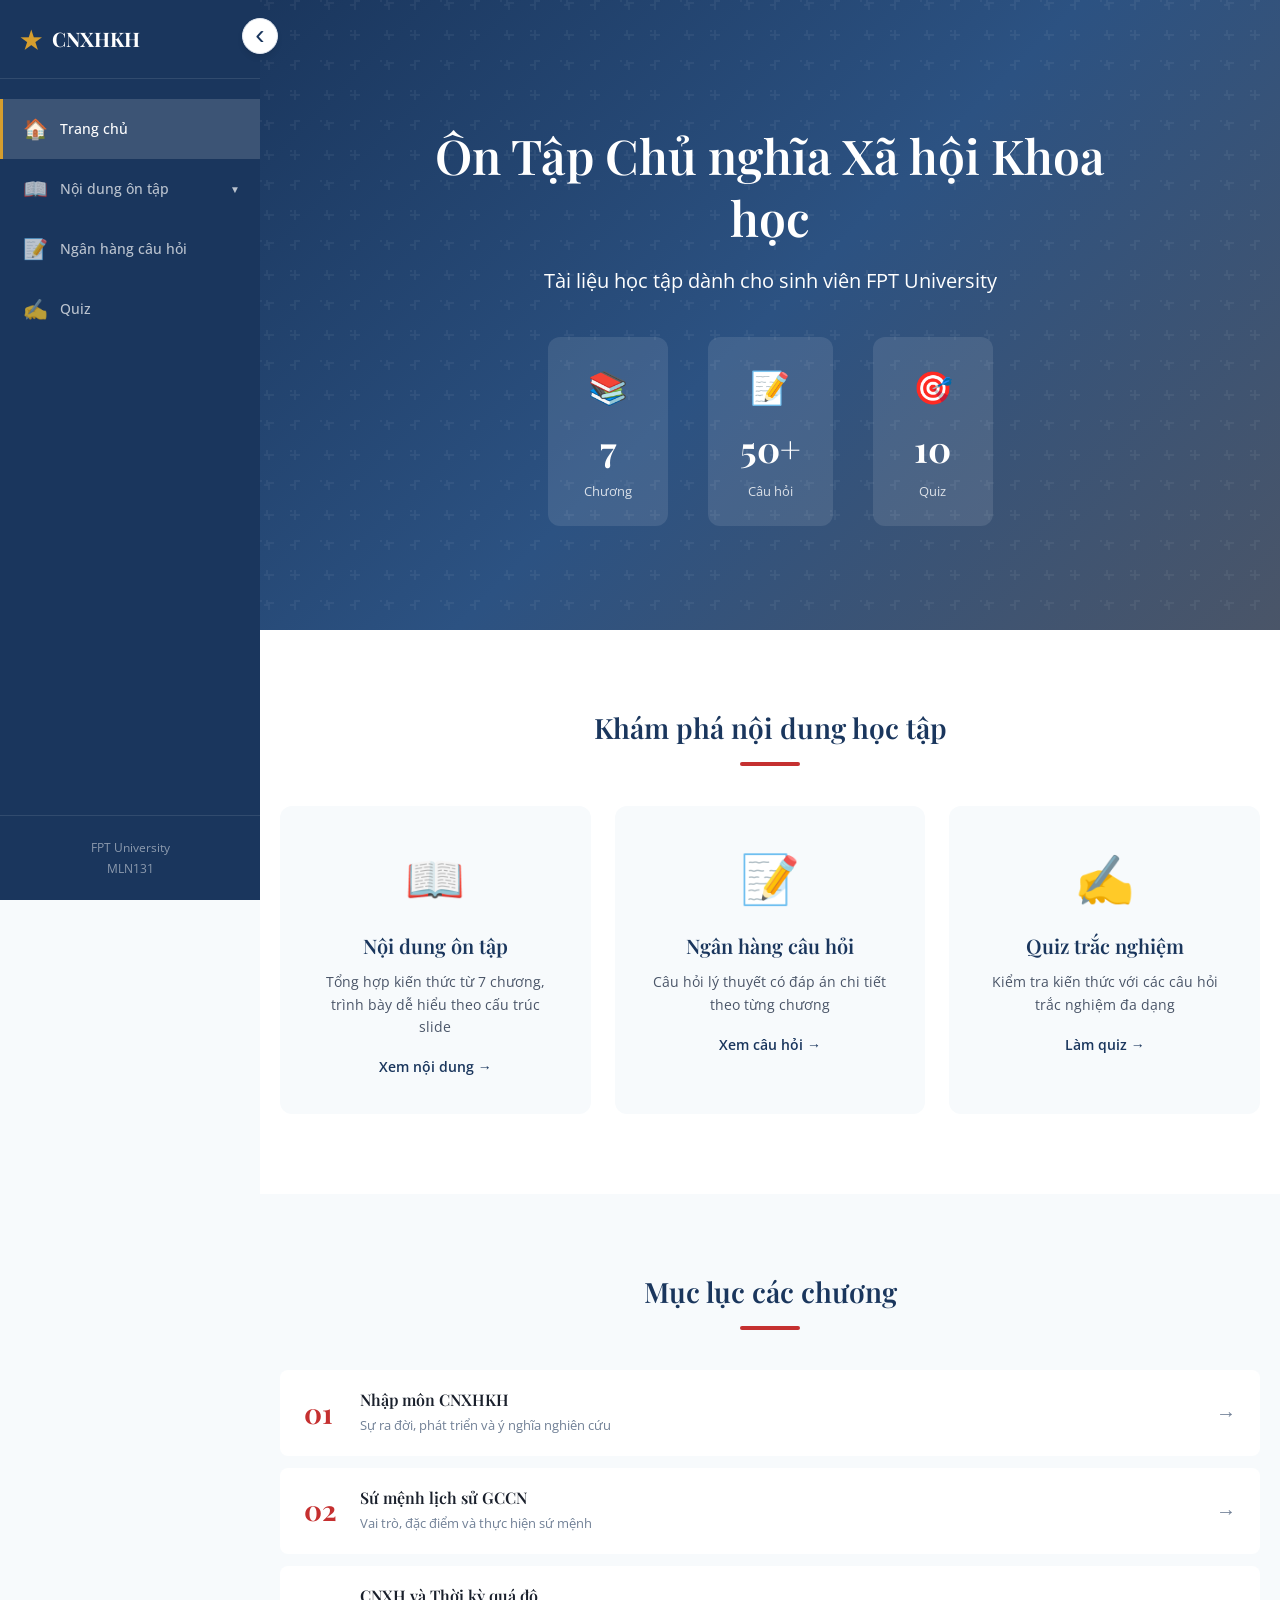
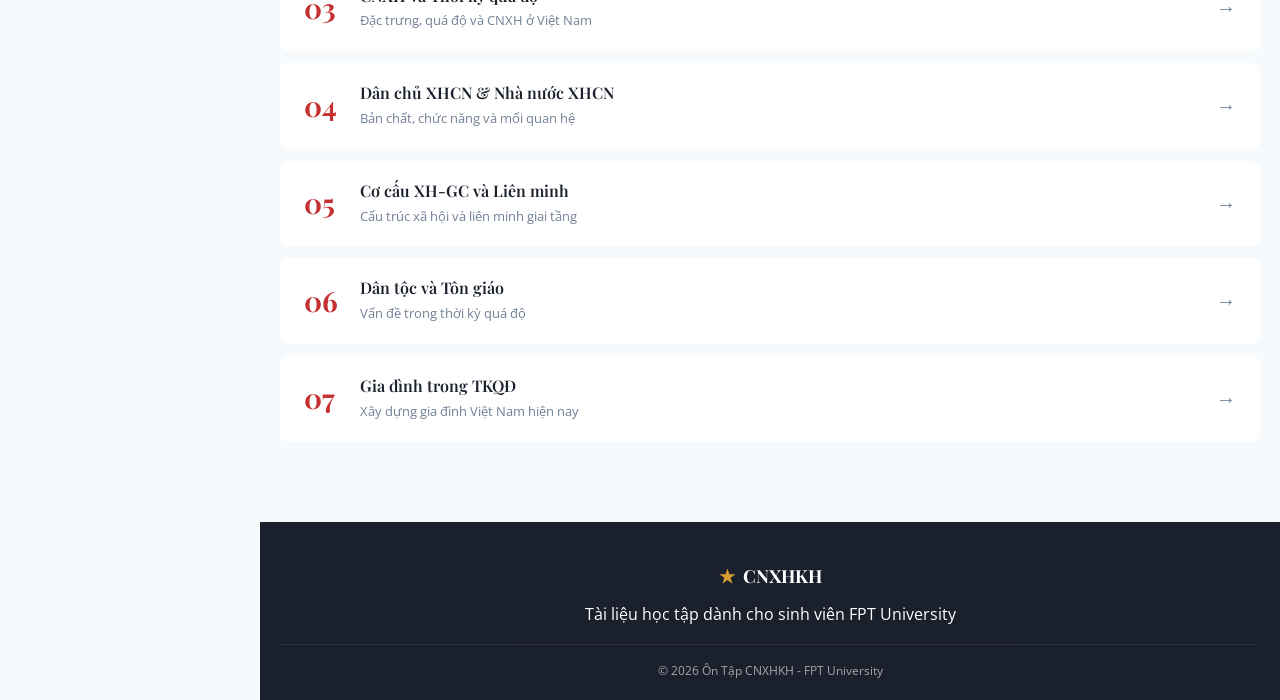
==== commit dbeec572: "Enhance sidebar functionality with accessibility improvements and responsive design adjustments" ====
--- a/index.html
+++ b/index.html
@@ -15,7 +15,7 @@
                 <span class="brand-icon">★</span>
                 <span class="brand-text">CNXHKH</span>
             </div>
-            <button class="sidebar-toggle" onclick="toggleSidebar()">
+            <button class="sidebar-toggle" type="button" onclick="toggleSidebar()" aria-label="Thu gọn thanh điều hướng" aria-controls="sidebar" aria-expanded="true">
                 <span></span>
                 <span></span>
                 <span></span>
@@ -63,7 +63,7 @@
     <main class="main-content">
         <!-- Mobile Header -->
         <header class="mobile-header">
-            <button class="mobile-menu-toggle" onclick="toggleSidebar()">
+            <button class="mobile-menu-toggle" type="button" onclick="toggleSidebar()" aria-label="Mở thanh điều hướng" aria-controls="sidebar" aria-expanded="false">
                 <span></span>
                 <span></span>
                 <span></span>
@@ -72,7 +72,7 @@
         </header>
 
         <!-- Mobile Overlay -->
-        <div class="sidebar-overlay" id="sidebarOverlay" onclick="toggleSidebar()"></div>
+        <div class="sidebar-overlay" id="sidebarOverlay" onclick="closeSidebar()" aria-hidden="true"></div>
 
         <!-- Hero Section -->
         <section class="hero-section">
--- a/styles.css
+++ b/styles.css
@@ -101,21 +101,43 @@
 }
 
 .sidebar-toggle {
+    display: grid;
+    place-items: center;
+    position: absolute;
+    top: 18px;
+    right: -18px;
+    width: 36px;
+    height: 36px;
+    color: var(--primary);
+    background: white;
+    border: 1px solid var(--border);
+    border-radius: 50%;
+    box-shadow: var(--shadow);
+    cursor: pointer;
+    z-index: 2;
+    transition: transform 0.2s ease, background-color 0.2s ease;
+}
+
+.sidebar-toggle::before {
+    content: '\2039';
+    font-size: 28px;
+    line-height: 1;
+    transform: translateY(-1px);
+}
+
+.sidebar-toggle:hover {
+    background: var(--bg-light);
+    transform: scale(1.06);
+}
+
+.sidebar-toggle:focus-visible,
+.mobile-menu-toggle:focus-visible {
+    outline: 3px solid var(--accent);
+    outline-offset: 3px;
+}
+
+.sidebar-toggle span {
     display: none;
-    flex-direction: column;
-    gap: 5px;
-    background: none;
-    border: none;
-    cursor: pointer;
-    padding: 4px;
-}
-
-.sidebar-toggle span {
-    width: 20px;
-    height: 2px;
-    background: rgba(255, 255, 255, 0.7);
-    border-radius: 2px;
-    transition: var(--transition);
 }
 
 .sidebar-nav {
@@ -232,6 +254,15 @@
 .sidebar.collapsed .nav-item {
     justify-content: center;
     padding: 14px;
+}
+
+.sidebar.collapsed .nav-arrow,
+.sidebar.collapsed .submenu {
+    display: none;
+}
+
+.sidebar.collapsed .sidebar-toggle::before {
+    content: '\203A';
 }
 
 /* Mobile Overlay */
@@ -244,6 +275,8 @@
     height: 100%;
     background: rgba(0, 0, 0, 0.5);
     z-index: 999;
+    opacity: 0;
+    transition: opacity 0.25s ease;
 }
 
 /* ===== MAIN CONTENT ===== */
@@ -1957,15 +1990,60 @@
 /* ===== RESPONSIVE ===== */
 @media (max-width: 1024px) {
     .sidebar {
+        width: min(84vw, 300px);
         transform: translateX(-100%);
+        box-shadow: none;
     }
 
     .sidebar.open {
         transform: translateX(0);
+        box-shadow: var(--shadow-lg);
     }
 
     .sidebar-overlay.show {
         display: block;
+        opacity: 1;
+    }
+
+    .sidebar-toggle,
+    .sidebar.collapsed .sidebar-toggle {
+        top: 14px;
+        right: 14px;
+        width: 40px;
+        height: 40px;
+        color: white;
+        background: rgba(255, 255, 255, 0.12);
+        border-color: rgba(255, 255, 255, 0.22);
+        box-shadow: none;
+    }
+
+    .sidebar-toggle::before,
+    .sidebar.collapsed .sidebar-toggle::before {
+        content: '\00D7';
+        font-size: 30px;
+    }
+
+    .sidebar-toggle:hover {
+        background: rgba(255, 255, 255, 0.2);
+    }
+
+    .sidebar.collapsed {
+        width: min(84vw, 300px);
+    }
+
+    .sidebar.collapsed .brand-text,
+    .sidebar.collapsed .nav-text,
+    .sidebar.collapsed .sidebar-footer {
+        display: initial;
+    }
+
+    .sidebar.collapsed .nav-item {
+        justify-content: flex-start;
+        padding: 14px 20px;
+    }
+
+    .sidebar.collapsed .nav-arrow {
+        display: inline;
     }
 
     .main-content {
@@ -1974,6 +2052,10 @@
 
     .mobile-header {
         display: flex;
+    }
+
+    body.sidebar-open {
+        overflow: hidden;
     }
 
     .hero-section {
